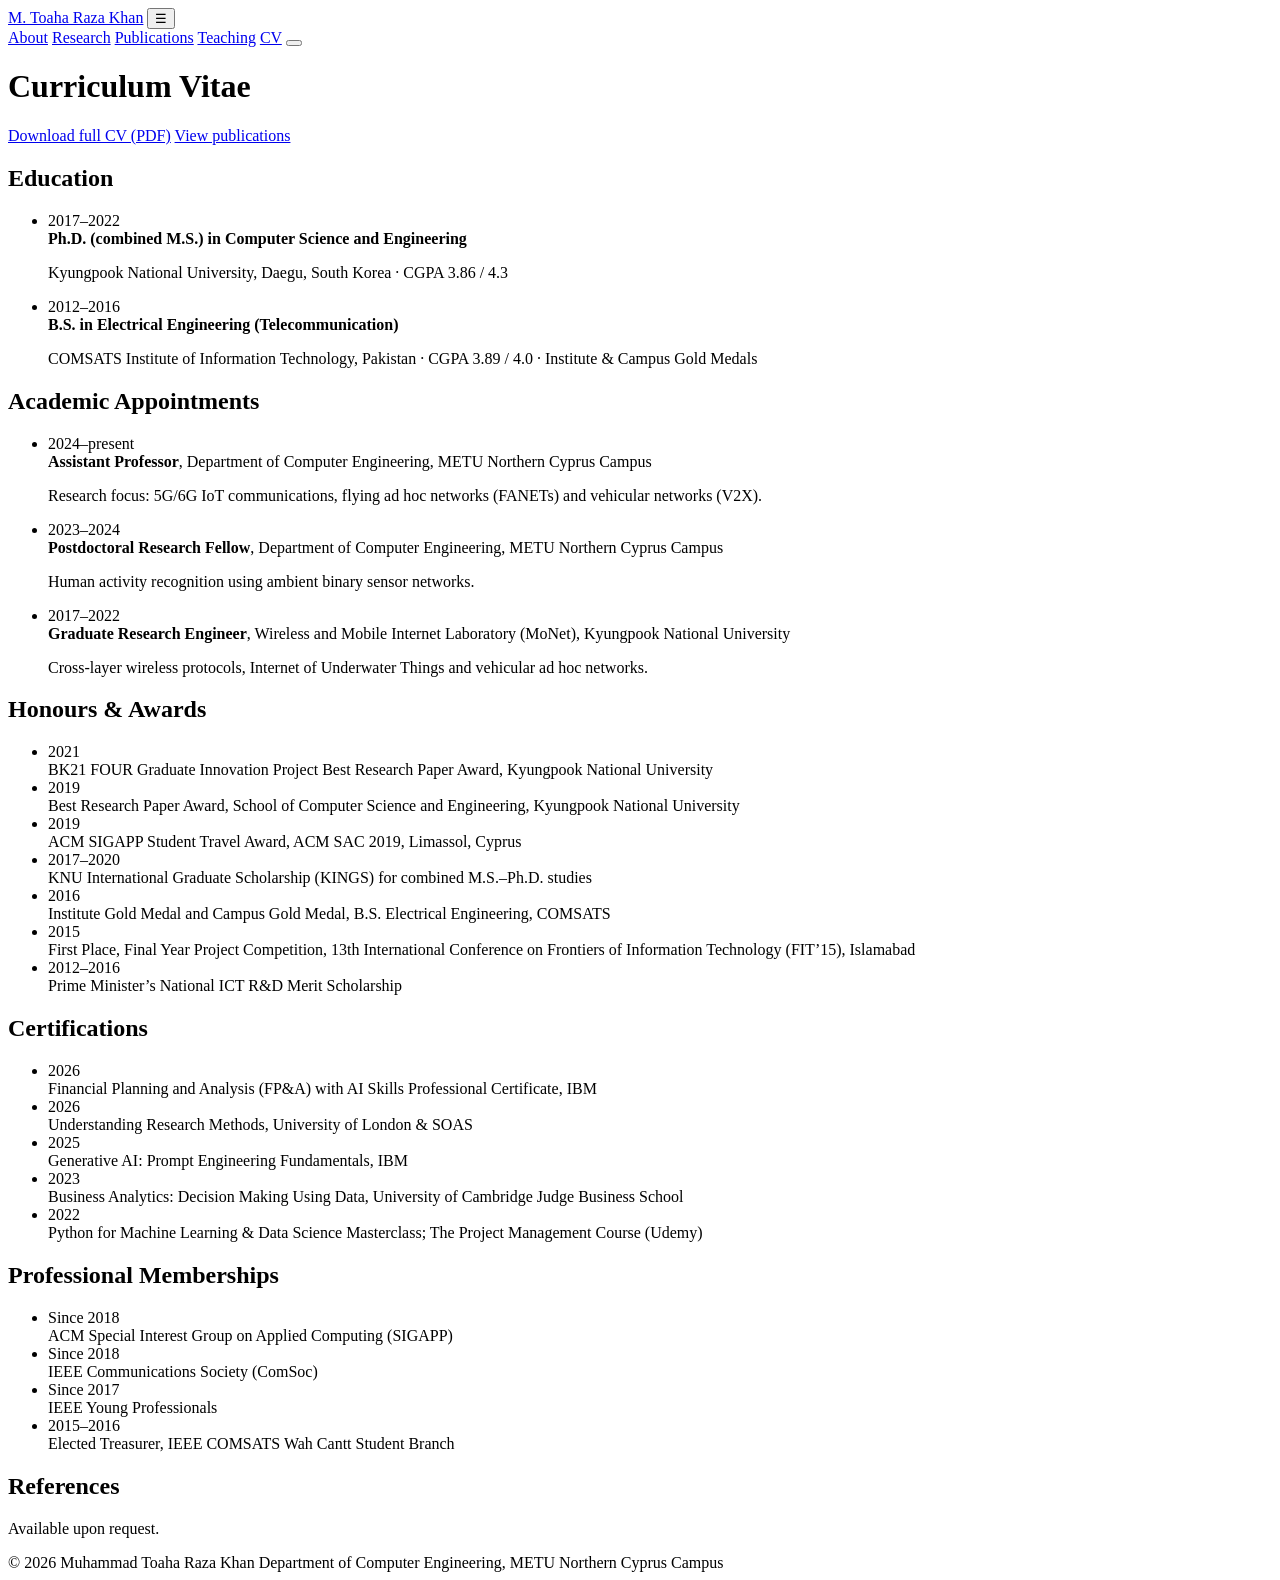
==== cv.html @ d01106db "Add files via upload" ====
<!DOCTYPE html>
<html lang="en">
<head>
  <meta charset="utf-8">
  <meta name="viewport" content="width=device-width, initial-scale=1">
  <title>CV | Muhammad Toaha Raza Khan</title>
  <meta name="description" content="Curriculum vitae of Muhammad Toaha Raza Khan.">
  <meta name="author" content="Muhammad Toaha Raza Khan">
  <meta property="og:title" content="CV | Muhammad Toaha Raza Khan">
  <meta property="og:description" content="Curriculum vitae of Muhammad Toaha Raza Khan.">
  <meta property="og:type" content="website">
  <meta property="og:image" content="assets/img/profile.jpg">
  <link rel="icon" href="assets/img/favicon.svg" type="image/svg+xml">
  <link rel="preconnect" href="https://fonts.googleapis.com">
  <link rel="preconnect" href="https://fonts.gstatic.com" crossorigin>
  <link href="https://fonts.googleapis.com/css2?family=Inter:wght@400;500;600&family=Source+Serif+4:wght@400;600&display=swap" rel="stylesheet">
  <link rel="stylesheet" href="assets/css/style.css">
</head>
<body>
  <header class="site-header">
    <div class="container header-inner">
      <a class="brand" href="index.html">M. Toaha Raza Khan</a>
      <button class="nav-toggle" aria-label="Menu" aria-expanded="false">&#9776;</button>
      <nav class="nav" aria-label="Main">
        <a href="index.html">About</a>
        <a href="research.html">Research</a>
        <a href="publications.html">Publications</a>
        <a href="teaching.html">Teaching</a>
        <a href="cv.html" aria-current="page">CV</a>
        <button class="theme-toggle" aria-label="Toggle dark mode"></button>
      </nav>
    </div>
  </header>
  <main>
    <div class="container">
      <h1>Curriculum Vitae</h1>
      <div class="btn-row">
        <a class="btn" href="assets/files/Muhammad_Toaha_Khan_CV.pdf" download>Download full CV (PDF)</a>
        <a class="btn outline" href="publications.html">View publications</a>
      </div>

      <h2>Education</h2>
      <ul class="entries">
        <li class="entry"><span class="when">2017&ndash;2022</span><div class="what"><b>Ph.D. (combined M.S.) in Computer Science and Engineering</b><p>Kyungpook National University, Daegu, South Korea &middot; CGPA 3.86 / 4.3</p></div></li>
        <li class="entry"><span class="when">2012&ndash;2016</span><div class="what"><b>B.S. in Electrical Engineering (Telecommunication)</b><p>COMSATS Institute of Information Technology, Pakistan &middot; CGPA 3.89 / 4.0 &middot; Institute &amp; Campus Gold Medals</p></div></li>
      </ul>

      <h2>Academic Appointments</h2>
      <ul class="entries">
        <li class="entry"><span class="when">2024&ndash;present</span><div class="what"><b>Assistant Professor</b>, Department of Computer Engineering, METU Northern Cyprus Campus<p>Research focus: 5G/6G IoT communications, flying ad hoc networks (FANETs) and vehicular networks (V2X).</p></div></li>
        <li class="entry"><span class="when">2023&ndash;2024</span><div class="what"><b>Postdoctoral Research Fellow</b>, Department of Computer Engineering, METU Northern Cyprus Campus<p>Human activity recognition using ambient binary sensor networks.</p></div></li>
        <li class="entry"><span class="when">2017&ndash;2022</span><div class="what"><b>Graduate Research Engineer</b>, Wireless and Mobile Internet Laboratory (MoNet), Kyungpook National University<p>Cross-layer wireless protocols, Internet of Underwater Things and vehicular ad hoc networks.</p></div></li>
      </ul>

      <h2>Honours &amp; Awards</h2>
      <ul class="entries">
        <li class="entry"><span class="when">2021</span><div class="what">BK21 FOUR Graduate Innovation Project Best Research Paper Award, Kyungpook National University</div></li>
        <li class="entry"><span class="when">2019</span><div class="what">Best Research Paper Award, School of Computer Science and Engineering, Kyungpook National University</div></li>
        <li class="entry"><span class="when">2019</span><div class="what">ACM SIGAPP Student Travel Award, ACM SAC 2019, Limassol, Cyprus</div></li>
        <li class="entry"><span class="when">2017&ndash;2020</span><div class="what">KNU International Graduate Scholarship (KINGS) for combined M.S.&ndash;Ph.D. studies</div></li>
        <li class="entry"><span class="when">2016</span><div class="what">Institute Gold Medal and Campus Gold Medal, B.S. Electrical Engineering, COMSATS</div></li>
        <li class="entry"><span class="when">2015</span><div class="what">First Place, Final Year Project Competition, 13th International Conference on Frontiers of Information Technology (FIT&rsquo;15), Islamabad</div></li>
        <li class="entry"><span class="when">2012&ndash;2016</span><div class="what">Prime Minister&rsquo;s National ICT R&amp;D Merit Scholarship</div></li>
      </ul>

      <h2>Certifications</h2>
      <ul class="entries">
        <li class="entry"><span class="when">2026</span><div class="what">Financial Planning and Analysis (FP&amp;A) with AI Skills Professional Certificate, IBM</div></li>
        <li class="entry"><span class="when">2026</span><div class="what">Understanding Research Methods, University of London &amp; SOAS</div></li>
        <li class="entry"><span class="when">2025</span><div class="what">Generative AI: Prompt Engineering Fundamentals, IBM</div></li>
        <li class="entry"><span class="when">2023</span><div class="what">Business Analytics: Decision Making Using Data, University of Cambridge Judge Business School</div></li>
        <li class="entry"><span class="when">2022</span><div class="what">Python for Machine Learning &amp; Data Science Masterclass; The Project Management Course (Udemy)</div></li>
      </ul>

      <h2>Professional Memberships</h2>
      <ul class="entries">
        <li class="entry"><span class="when">Since 2018</span><div class="what">ACM Special Interest Group on Applied Computing (SIGAPP)</div></li>
        <li class="entry"><span class="when">Since 2018</span><div class="what">IEEE Communications Society (ComSoc)</div></li>
        <li class="entry"><span class="when">Since 2017</span><div class="what">IEEE Young Professionals</div></li>
        <li class="entry"><span class="when">2015&ndash;2016</span><div class="what">Elected Treasurer, IEEE COMSATS Wah Cantt Student Branch</div></li>
      </ul>

      <h2>References</h2>
      <p>Available upon request.</p>
    </div>
  </main>
  <footer class="site-footer">
    <div class="container">
      <span>&copy; 2026 Muhammad Toaha Raza Khan</span>
      <span>Department of Computer Engineering, METU Northern Cyprus Campus</span>
    </div>
  </footer>
  <script src="assets/js/main.js"></script>
</body>
</html>
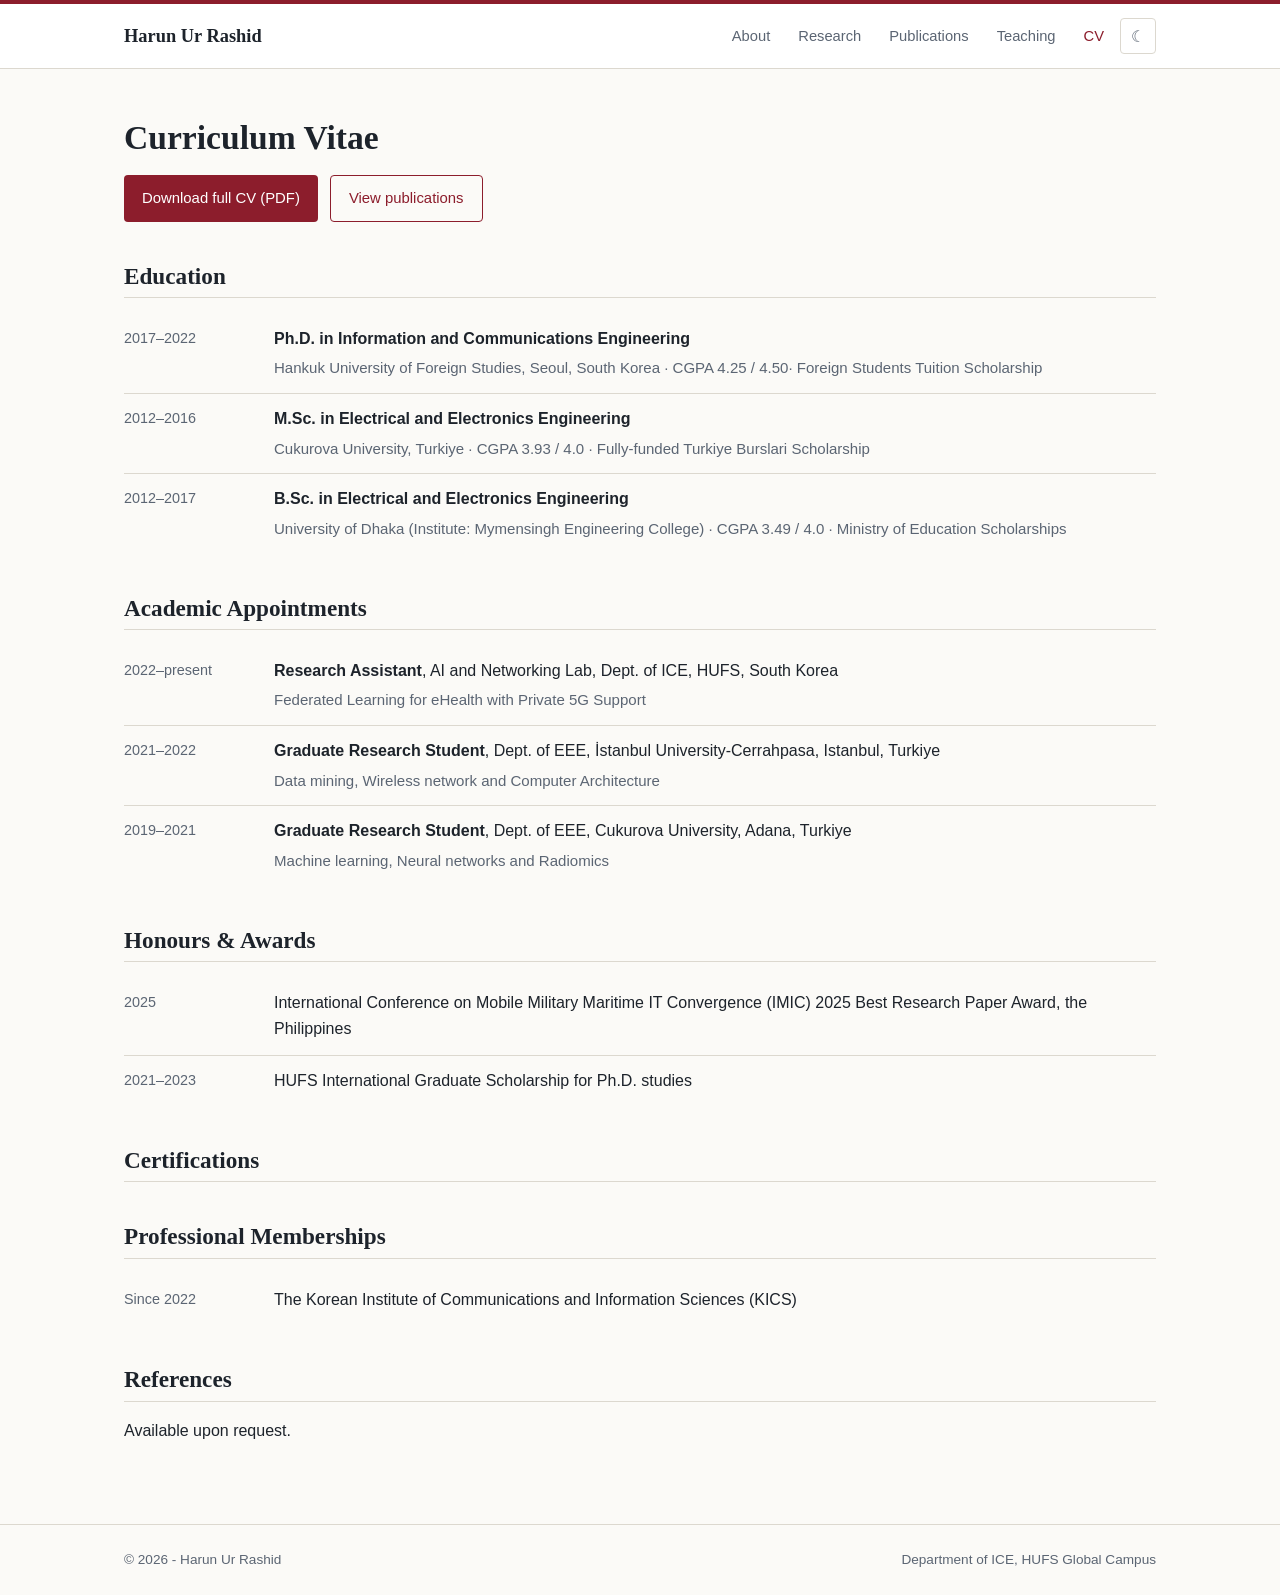
==== commit 9d50ec10: "Update cv.html" ====
--- a/cv.html
+++ b/cv.html
@@ -3,13 +3,13 @@
 <head>
   <meta charset="utf-8">
   <meta name="viewport" content="width=device-width, initial-scale=1">
-  <title>CV | Muhammad Toaha Raza Khan</title>
-  <meta name="description" content="Curriculum vitae of Muhammad Toaha Raza Khan.">
-  <meta name="author" content="Muhammad Toaha Raza Khan">
-  <meta property="og:title" content="CV | Muhammad Toaha Raza Khan">
-  <meta property="og:description" content="Curriculum vitae of Muhammad Toaha Raza Khan.">
+  <title>CV | Harun Ur Rashid</title>
+  <meta name="description" content="Curriculum vitae of Harun Ur Rashid.">
+  <meta name="author" content="Harun Ur Rashid">
+  <meta property="og:title" content="CV | Harun Ur Rashid">
+  <meta property="og:description" content="Curriculum vitae of Harun Ur Rashid.">
   <meta property="og:type" content="website">
-  <meta property="og:image" content="assets/img/profile.jpg">
+  <meta property="og:image" content="assets/img/profile.jpeg">
   <link rel="icon" href="assets/img/favicon.svg" type="image/svg+xml">
   <link rel="preconnect" href="https://fonts.googleapis.com">
   <link rel="preconnect" href="https://fonts.gstatic.com" crossorigin>
@@ -19,7 +19,7 @@
 <body>
   <header class="site-header">
     <div class="container header-inner">
-      <a class="brand" href="index.html">M. Toaha Raza Khan</a>
+      <a class="brand" href="index.html">Harun Ur Rashid</a>
       <button class="nav-toggle" aria-label="Menu" aria-expanded="false">&#9776;</button>
       <nav class="nav" aria-label="Main">
         <a href="index.html">About</a>
@@ -35,49 +35,47 @@
     <div class="container">
       <h1>Curriculum Vitae</h1>
       <div class="btn-row">
-        <a class="btn" href="assets/files/Muhammad_Toaha_Khan_CV.pdf" download>Download full CV (PDF)</a>
+        <a class="btn" href="assets/files/Harunur_Rashid_CV.pdf" download>Download full CV (PDF)</a>
         <a class="btn outline" href="publications.html">View publications</a>
       </div>
 
       <h2>Education</h2>
       <ul class="entries">
-        <li class="entry"><span class="when">2017&ndash;2022</span><div class="what"><b>Ph.D. (combined M.S.) in Computer Science and Engineering</b><p>Kyungpook National University, Daegu, South Korea &middot; CGPA 3.86 / 4.3</p></div></li>
-        <li class="entry"><span class="when">2012&ndash;2016</span><div class="what"><b>B.S. in Electrical Engineering (Telecommunication)</b><p>COMSATS Institute of Information Technology, Pakistan &middot; CGPA 3.89 / 4.0 &middot; Institute &amp; Campus Gold Medals</p></div></li>
+        <li class="entry"><span class="when">2017&ndash;2022</span><div class="what"><b>Ph.D. in Information and Communications Engineering</b><p>Hankuk University of Foreign Studies, Seoul, South Korea &middot; CGPA 4.25 / 4.50&middot; Foreign Students Tuition Scholarship</p></div></li>
+        <li class="entry"><span class="when">2012&ndash;2016</span><div class="what"><b>M.Sc. in Electrical and Electronics Engineering</b><p>Cukurova University, Turkiye &middot; CGPA 3.93 / 4.0 &middot; Fully-funded Turkiye Burslari Scholarship</p></div></li>
+        <li class="entry"><span class="when">2012&ndash;2017</span><div class="what"><b>B.Sc. in Electrical and Electronics Engineering</b><p>University of Dhaka (Institute: Mymensingh Engineering College) &middot; CGPA 3.49 / 4.0 &middot; Ministry of Education Scholarships</p></div></li>
       </ul>
 
       <h2>Academic Appointments</h2>
       <ul class="entries">
+        <!--
         <li class="entry"><span class="when">2024&ndash;present</span><div class="what"><b>Assistant Professor</b>, Department of Computer Engineering, METU Northern Cyprus Campus<p>Research focus: 5G/6G IoT communications, flying ad hoc networks (FANETs) and vehicular networks (V2X).</p></div></li>
-        <li class="entry"><span class="when">2023&ndash;2024</span><div class="what"><b>Postdoctoral Research Fellow</b>, Department of Computer Engineering, METU Northern Cyprus Campus<p>Human activity recognition using ambient binary sensor networks.</p></div></li>
-        <li class="entry"><span class="when">2017&ndash;2022</span><div class="what"><b>Graduate Research Engineer</b>, Wireless and Mobile Internet Laboratory (MoNet), Kyungpook National University<p>Cross-layer wireless protocols, Internet of Underwater Things and vehicular ad hoc networks.</p></div></li>
+        -->
+        <li class="entry"><span class="when">2022&ndash;present</span><div class="what"><b>Research Assistant</b>, AI and Networking Lab, Dept. of ICE, HUFS, South Korea<p>Federated Learning for eHealth with Private 5G Support</p></div></li>
+        <li class="entry"><span class="when">2021&ndash;2022</span><div class="what"><b>Graduate Research Student</b>, Dept. of EEE, İstanbul University-Cerrahpasa, Istanbul, Turkiye<p>Data mining, Wireless network and Computer Architecture</p></div></li>
+        <li class="entry"><span class="when">2019&ndash;2021</span><div class="what"><b>Graduate Research Student</b>, Dept. of EEE, Cukurova University, Adana, Turkiye<p>Machine learning, Neural networks and Radiomics</p></div></li>
       </ul>
 
       <h2>Honours &amp; Awards</h2>
       <ul class="entries">
-        <li class="entry"><span class="when">2021</span><div class="what">BK21 FOUR Graduate Innovation Project Best Research Paper Award, Kyungpook National University</div></li>
-        <li class="entry"><span class="when">2019</span><div class="what">Best Research Paper Award, School of Computer Science and Engineering, Kyungpook National University</div></li>
-        <li class="entry"><span class="when">2019</span><div class="what">ACM SIGAPP Student Travel Award, ACM SAC 2019, Limassol, Cyprus</div></li>
-        <li class="entry"><span class="when">2017&ndash;2020</span><div class="what">KNU International Graduate Scholarship (KINGS) for combined M.S.&ndash;Ph.D. studies</div></li>
-        <li class="entry"><span class="when">2016</span><div class="what">Institute Gold Medal and Campus Gold Medal, B.S. Electrical Engineering, COMSATS</div></li>
-        <li class="entry"><span class="when">2015</span><div class="what">First Place, Final Year Project Competition, 13th International Conference on Frontiers of Information Technology (FIT&rsquo;15), Islamabad</div></li>
-        <li class="entry"><span class="when">2012&ndash;2016</span><div class="what">Prime Minister&rsquo;s National ICT R&amp;D Merit Scholarship</div></li>
+        <li class="entry"><span class="when">2025</span><div class="what"> International Conference on Mobile Military Maritime IT Convergence (IMIC) 2025 Best Research Paper Award, the Philippines</div></li>
+        <li class="entry"><span class="when">2021&ndash;2023</span><div class="what">HUFS International Graduate Scholarship for Ph.D. studies</div></li>
       </ul>
 
       <h2>Certifications</h2>
       <ul class="entries">
+        <!--
         <li class="entry"><span class="when">2026</span><div class="what">Financial Planning and Analysis (FP&amp;A) with AI Skills Professional Certificate, IBM</div></li>
         <li class="entry"><span class="when">2026</span><div class="what">Understanding Research Methods, University of London &amp; SOAS</div></li>
         <li class="entry"><span class="when">2025</span><div class="what">Generative AI: Prompt Engineering Fundamentals, IBM</div></li>
         <li class="entry"><span class="when">2023</span><div class="what">Business Analytics: Decision Making Using Data, University of Cambridge Judge Business School</div></li>
         <li class="entry"><span class="when">2022</span><div class="what">Python for Machine Learning &amp; Data Science Masterclass; The Project Management Course (Udemy)</div></li>
+        -->
       </ul>
 
       <h2>Professional Memberships</h2>
       <ul class="entries">
-        <li class="entry"><span class="when">Since 2018</span><div class="what">ACM Special Interest Group on Applied Computing (SIGAPP)</div></li>
-        <li class="entry"><span class="when">Since 2018</span><div class="what">IEEE Communications Society (ComSoc)</div></li>
-        <li class="entry"><span class="when">Since 2017</span><div class="what">IEEE Young Professionals</div></li>
-        <li class="entry"><span class="when">2015&ndash;2016</span><div class="what">Elected Treasurer, IEEE COMSATS Wah Cantt Student Branch</div></li>
+        <li class="entry"><span class="when">Since 2022</span><div class="what">The Korean Institute of Communications and Information Sciences (KICS)</div></li>
       </ul>
 
       <h2>References</h2>
@@ -86,8 +84,8 @@
   </main>
   <footer class="site-footer">
     <div class="container">
-      <span>&copy; 2026 Muhammad Toaha Raza Khan</span>
-      <span>Department of Computer Engineering, METU Northern Cyprus Campus</span>
+      <span>&copy; 2026 - Harun Ur Rashid</span>
+      <span>Department of ICE, HUFS Global Campus</span>
     </div>
   </footer>
   <script src="assets/js/main.js"></script>
--- a/assets/css/style.css
+++ b/assets/css/style.css
@@ -0,0 +1,227 @@
+/* ==========================================================================
+   Academic personal website — Muhammad Toaha Raza Khan
+   Plain CSS, no build step. Colours are defined once as tokens below.
+   ========================================================================== */
+
+:root {
+  --bg: #fbfaf7;
+  --surface: #ffffff;
+  --text: #1d232b;
+  --muted: #5b6573;
+  --rule: #dcd8cf;
+  --accent: #8c1d2c;        /* deep academic crimson */
+  --accent-soft: #f4e9ea;
+  --link: #1f4e79;
+  --header-bg: #ffffff;
+  --serif: "Source Serif 4", "Georgia", "Times New Roman", serif;
+  --sans: "Inter", -apple-system, "Segoe UI", Roboto, "Helvetica Neue", Arial, sans-serif;
+  --maxw: 1080px;
+}
+
+@media (prefers-color-scheme: dark) {
+  :root:not([data-theme="light"]) {
+    --bg: #14171c;
+    --surface: #1b1f26;
+    --text: #e4e6ea;
+    --muted: #a0a8b4;
+    --rule: #2e343d;
+    --accent: #e07a86;
+    --accent-soft: #2c1d21;
+    --link: #8cb8e6;
+    --header-bg: #1b1f26;
+  }
+}
+:root[data-theme="dark"] {
+  --bg: #14171c;
+  --surface: #1b1f26;
+  --text: #e4e6ea;
+  --muted: #a0a8b4;
+  --rule: #2e343d;
+  --accent: #e07a86;
+  --accent-soft: #2c1d21;
+  --link: #8cb8e6;
+  --header-bg: #1b1f26;
+}
+
+* { box-sizing: border-box; }
+html { scroll-behavior: smooth; -webkit-text-size-adjust: 100%; }
+body {
+  margin: 0;
+  background: var(--bg);
+  color: var(--text);
+  font-family: var(--sans);
+  font-size: 16px;
+  line-height: 1.65;
+}
+img { max-width: 100%; display: block; }
+a { color: var(--link); text-decoration: none; }
+a:hover { text-decoration: underline; }
+h1, h2, h3 { font-family: var(--serif); font-weight: 600; line-height: 1.25; color: var(--text); }
+h1 { font-size: 2.1rem; margin: 0 0 .25rem; }
+h2 {
+  font-size: 1.45rem;
+  margin: 2.5rem 0 1rem;
+  padding-bottom: .4rem;
+  border-bottom: 1px solid var(--rule);
+}
+h2:first-child { margin-top: 0; }
+h3 { font-size: 1.1rem; margin: 1.6rem 0 .5rem; }
+p { margin: 0 0 1rem; }
+.muted { color: var(--muted); }
+.container { max-width: var(--maxw); margin: 0 auto; padding: 0 24px; }
+
+/* ---------- Header ---------- */
+.site-header {
+  background: var(--header-bg);
+  border-top: 4px solid var(--accent);
+  border-bottom: 1px solid var(--rule);
+  position: sticky; top: 0; z-index: 10;
+}
+.header-inner {
+  display: flex; align-items: center; justify-content: space-between;
+  gap: 16px; min-height: 64px;
+}
+.brand { font-family: var(--serif); font-size: 1.15rem; font-weight: 600; color: var(--text); }
+.brand:hover { text-decoration: none; color: var(--accent); }
+.nav { display: flex; align-items: center; gap: 4px; }
+.nav a {
+  color: var(--muted); font-size: .92rem; font-weight: 500;
+  padding: 8px 12px; border-radius: 4px;
+}
+.nav a:hover { color: var(--text); background: var(--accent-soft); text-decoration: none; }
+.nav a[aria-current="page"] { color: var(--accent); }
+.theme-toggle, .nav-toggle {
+  background: none; border: 1px solid var(--rule); color: var(--muted);
+  border-radius: 4px; width: 36px; height: 36px; cursor: pointer; font-size: 1rem;
+  display: inline-flex; align-items: center; justify-content: center;
+}
+.theme-toggle:hover, .nav-toggle:hover { color: var(--text); }
+.nav-toggle { display: none; }
+
+@media (max-width: 820px) {
+  .nav-toggle { display: inline-flex; }
+  .nav {
+    display: none; position: absolute; left: 0; right: 0; top: 100%;
+    flex-direction: column; align-items: stretch;
+    background: var(--header-bg); border-bottom: 1px solid var(--rule);
+    padding: 8px 16px 16px;
+  }
+  .nav.open { display: flex; }
+  .nav a { padding: 10px 8px; }
+  .theme-toggle { align-self: flex-start; margin-top: 6px; }
+}
+
+/* ---------- Layout ---------- */
+main { padding: 48px 0 64px; }
+.layout { display: grid; grid-template-columns: 260px 1fr; gap: 56px; }
+@media (max-width: 820px) {
+  main { padding: 32px 0 48px; }
+  .container { padding: 0 16px; }
+  .layout { grid-template-columns: 1fr; gap: 32px; }
+}
+
+/* ---------- Profile sidebar ---------- */
+.profile { position: sticky; top: 96px; align-self: start; }
+.profile img {
+  width: 100%; max-width: 220px; aspect-ratio: 413 / 531; object-fit: cover;
+  border-radius: 4px; border: 1px solid var(--rule);
+}
+.profile .name { font-family: var(--serif); font-size: 1.3rem; font-weight: 600; margin: 16px 0 4px; }
+.profile .role { color: var(--muted); font-size: .93rem; line-height: 1.5; margin-bottom: 16px; }
+.profile ul { list-style: none; padding: 0; margin: 0; font-size: .92rem; }
+.profile li { display: flex; gap: 10px; align-items: flex-start; padding: 5px 0; }
+.profile li svg { flex: 0 0 16px; margin-top: 4px; color: var(--muted); }
+.profile li a { word-break: break-word; }
+@media (max-width: 820px) {
+  .profile { position: static; display: grid; grid-template-columns: 120px 1fr; gap: 0 20px; }
+  .profile img { grid-row: span 3; }
+  .profile .name { margin-top: 0; }
+  .profile ul { grid-column: 1 / -1; margin-top: 16px; }
+}
+
+/* ---------- Content blocks ---------- */
+.lead { font-size: 1.08rem; }
+.tags { display: flex; flex-wrap: wrap; gap: 8px; margin: 0 0 1rem; padding: 0; list-style: none; }
+.tags li {
+  font-size: .85rem; padding: 4px 12px; border-radius: 999px;
+  background: var(--accent-soft); color: var(--accent); font-weight: 500;
+}
+.stats { display: grid; grid-template-columns: repeat(4, 1fr); gap: 12px; margin: 1.5rem 0; }
+.stat { border: 1px solid var(--rule); background: var(--surface); padding: 14px 16px; border-radius: 4px; }
+.stat b { display: block; font-family: var(--serif); font-size: 1.6rem; color: var(--accent); line-height: 1.2; }
+.stat span { font-size: .82rem; color: var(--muted); }
+@media (max-width: 560px) { .stats { grid-template-columns: repeat(2, 1fr); } }
+
+.news { list-style: none; padding: 0; margin: 0; }
+.news li { display: grid; grid-template-columns: 90px 1fr; gap: 16px; padding: 10px 0; border-bottom: 1px dashed var(--rule); }
+.news li:last-child { border-bottom: 0; }
+.news time { color: var(--muted); font-size: .88rem; font-variant-numeric: tabular-nums; }
+
+/* Timeline / CV entries */
+.entries { list-style: none; padding: 0; margin: 0; }
+.entry { display: grid; grid-template-columns: 130px 1fr; gap: 20px; padding: 12px 0; border-bottom: 1px solid var(--rule); }
+.entry:last-child { border-bottom: 0; }
+.entry .when { color: var(--muted); font-size: .9rem; font-variant-numeric: tabular-nums; padding-top: 1px; }
+.entry .what b { font-weight: 600; }
+.entry .what p, .entry .what ul { margin: 4px 0 0; color: var(--muted); font-size: .94rem; }
+.entry .what ul { padding-left: 18px; }
+@media (max-width: 560px) { .entry { grid-template-columns: 1fr; gap: 2px; } }
+
+/* ---------- Publications ---------- */
+.pub-tools { display: flex; flex-wrap: wrap; gap: 10px; align-items: center; margin-bottom: 1.5rem; }
+.pub-tools input[type="search"] {
+  flex: 1 1 240px; padding: 9px 12px; font: inherit; font-size: .93rem;
+  border: 1px solid var(--rule); border-radius: 4px; background: var(--surface); color: var(--text);
+}
+.pub-tools input[type="search"]:focus { outline: 2px solid var(--accent); outline-offset: -1px; }
+.filter { display: inline-flex; border: 1px solid var(--rule); border-radius: 4px; overflow: hidden; }
+.filter button {
+  font: inherit; font-size: .88rem; padding: 8px 14px; border: 0; cursor: pointer;
+  background: var(--surface); color: var(--muted);
+}
+.filter button + button { border-left: 1px solid var(--rule); }
+.filter button[aria-pressed="true"] { background: var(--accent); color: #fff; }
+.pub-count { font-size: .88rem; color: var(--muted); }
+
+.year-group h3 { font-family: var(--sans); font-size: .95rem; color: var(--accent); letter-spacing: .04em; margin: 1.8rem 0 .4rem; }
+.pubs { list-style: none; padding: 0; margin: 0; }
+.pub { padding: 12px 0 12px 16px; border-left: 2px solid var(--rule); margin-bottom: 8px; }
+.pub:hover { border-left-color: var(--accent); }
+.pub .title { font-family: var(--serif); font-size: 1.04rem; font-weight: 600; display: block; }
+.pub .authors { font-size: .92rem; }
+.pub .authors strong { color: var(--text); }
+.pub .venue { font-size: .92rem; color: var(--muted); font-style: italic; }
+.pub .meta { margin-top: 4px; display: flex; gap: 8px; flex-wrap: wrap; }
+.badge {
+  font-size: .72rem; font-weight: 600; letter-spacing: .04em; text-transform: uppercase;
+  padding: 2px 8px; border-radius: 3px; border: 1px solid var(--rule); color: var(--muted);
+}
+.badge.j { color: var(--accent); border-color: var(--accent); }
+.badge a { color: inherit; }
+.hidden { display: none !important; }
+
+/* ---------- Cards ---------- */
+.cards { display: grid; grid-template-columns: repeat(auto-fill, minmax(280px, 1fr)); gap: 16px; }
+.card { border: 1px solid var(--rule); background: var(--surface); border-radius: 4px; padding: 18px 20px; }
+.card h3 { margin-top: 0; font-size: 1.05rem; }
+.card p { font-size: .94rem; color: var(--muted); margin: 0; }
+.card .amount { display: inline-block; margin-top: 10px; font-size: .85rem; font-weight: 600; color: var(--accent); }
+
+.btn {
+  display: inline-flex; align-items: center; gap: 8px; padding: 10px 18px; border-radius: 4px;
+  background: var(--accent); color: #fff; font-weight: 500; font-size: .93rem;
+}
+.btn:hover { text-decoration: none; opacity: .92; }
+.btn.outline { background: transparent; color: var(--accent); border: 1px solid var(--accent); }
+.btn-row { display: flex; gap: 12px; flex-wrap: wrap; margin: 1rem 0 2rem; }
+
+/* ---------- Footer ---------- */
+.site-footer { border-top: 1px solid var(--rule); padding: 24px 0; font-size: .85rem; color: var(--muted); }
+.site-footer .container { display: flex; justify-content: space-between; gap: 16px; flex-wrap: wrap; }
+
+@media print {
+  .site-header, .site-footer, .pub-tools, .theme-toggle { display: none !important; }
+  body { background: #fff; color: #000; }
+  .layout { grid-template-columns: 1fr; }
+  .profile { position: static; }
+}
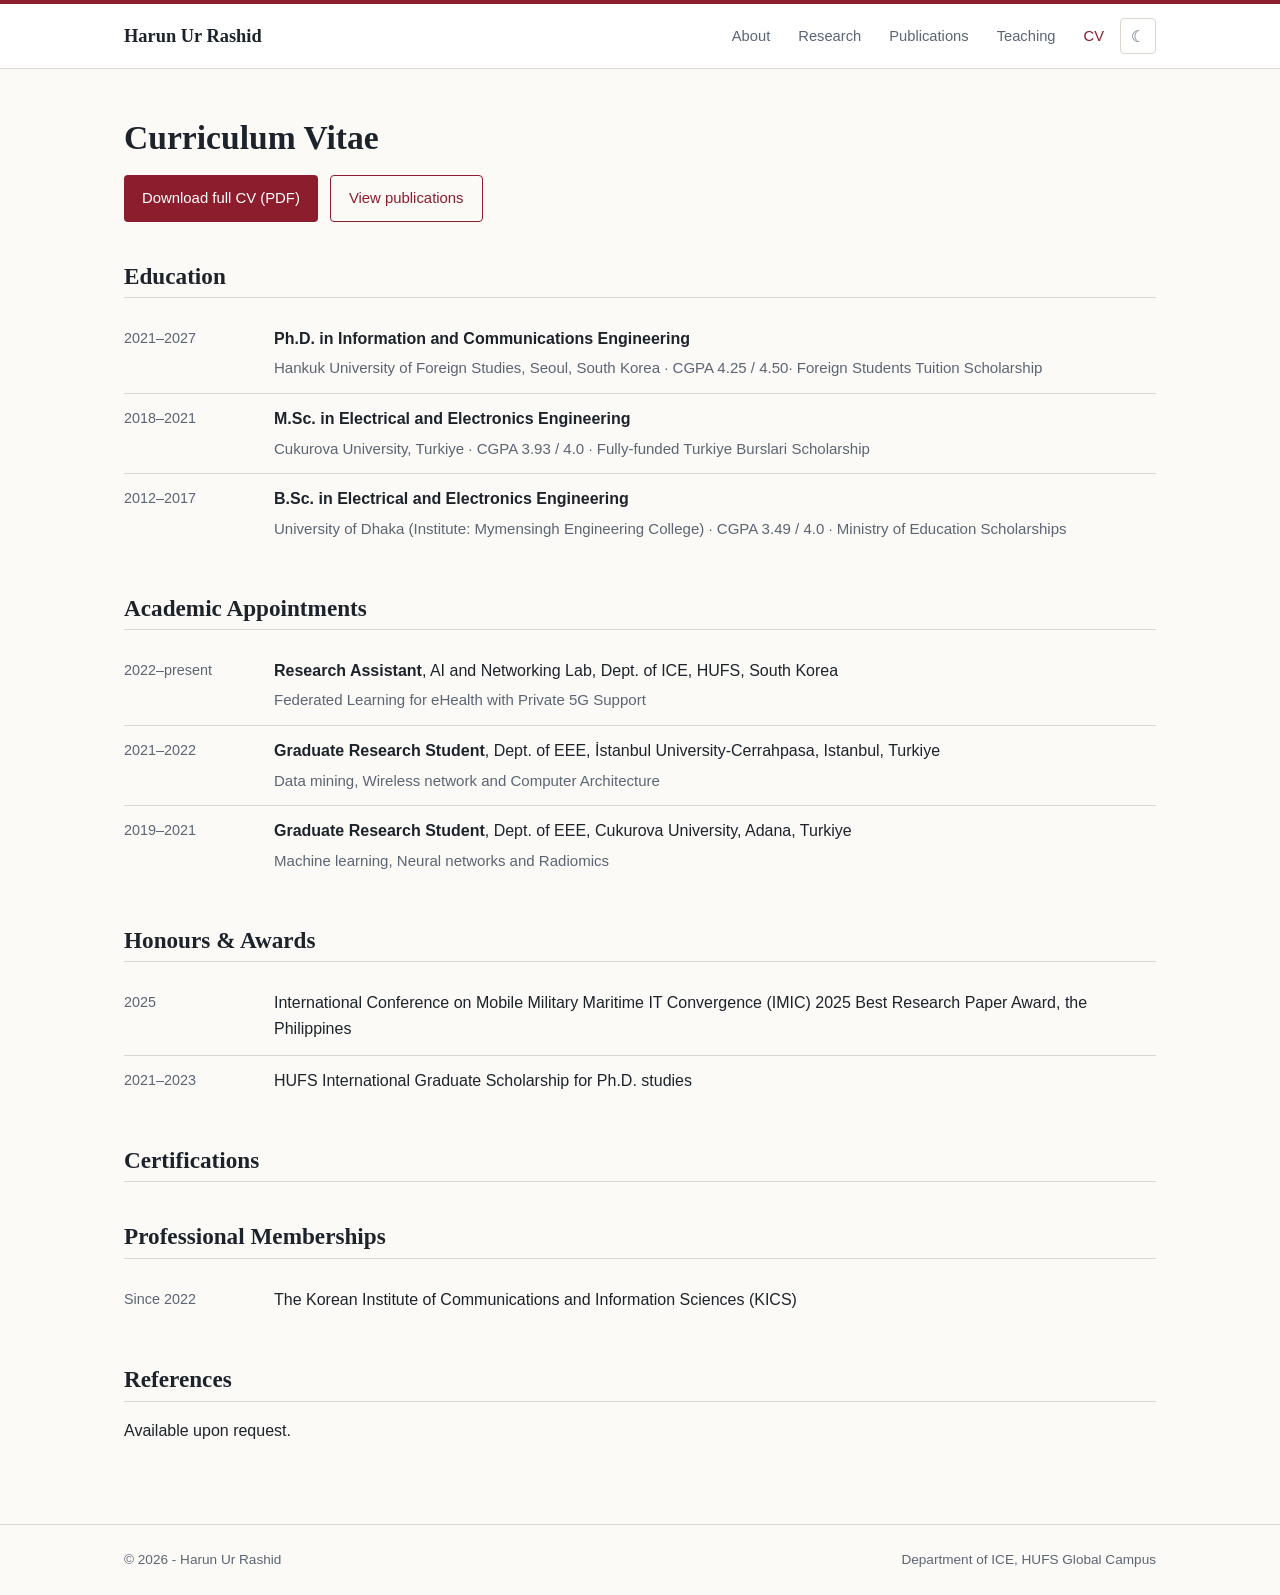
==== commit 54541e8b: "Update cv.html" ====
--- a/cv.html
+++ b/cv.html
@@ -41,8 +41,8 @@
 
       <h2>Education</h2>
       <ul class="entries">
-        <li class="entry"><span class="when">2017&ndash;2022</span><div class="what"><b>Ph.D. in Information and Communications Engineering</b><p>Hankuk University of Foreign Studies, Seoul, South Korea &middot; CGPA 4.25 / 4.50&middot; Foreign Students Tuition Scholarship</p></div></li>
-        <li class="entry"><span class="when">2012&ndash;2016</span><div class="what"><b>M.Sc. in Electrical and Electronics Engineering</b><p>Cukurova University, Turkiye &middot; CGPA 3.93 / 4.0 &middot; Fully-funded Turkiye Burslari Scholarship</p></div></li>
+        <li class="entry"><span class="when">2021&ndash;2027</span><div class="what"><b>Ph.D. in Information and Communications Engineering</b><p>Hankuk University of Foreign Studies, Seoul, South Korea &middot; CGPA 4.25 / 4.50&middot; Foreign Students Tuition Scholarship</p></div></li>
+        <li class="entry"><span class="when">2018&ndash;2021</span><div class="what"><b>M.Sc. in Electrical and Electronics Engineering</b><p>Cukurova University, Turkiye &middot; CGPA 3.93 / 4.0 &middot; Fully-funded Turkiye Burslari Scholarship</p></div></li>
         <li class="entry"><span class="when">2012&ndash;2017</span><div class="what"><b>B.Sc. in Electrical and Electronics Engineering</b><p>University of Dhaka (Institute: Mymensingh Engineering College) &middot; CGPA 3.49 / 4.0 &middot; Ministry of Education Scholarships</p></div></li>
       </ul>
 
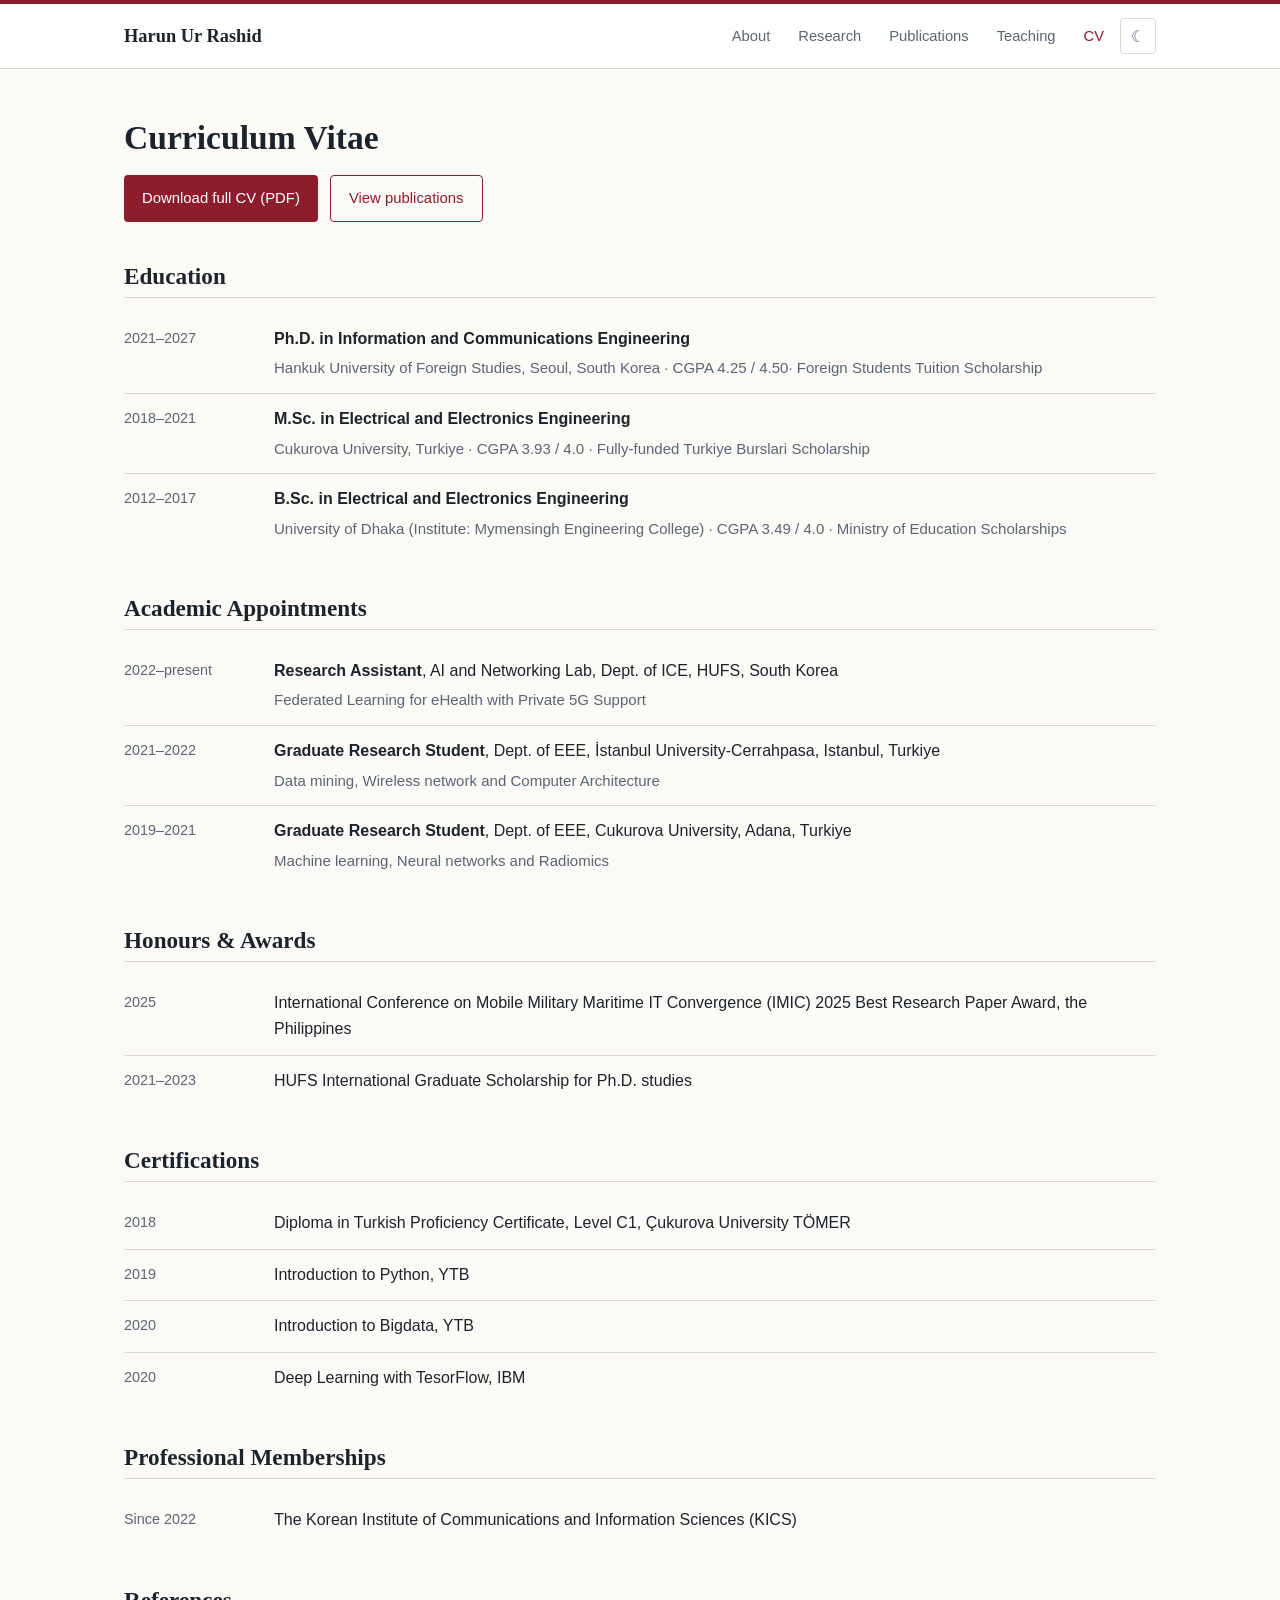
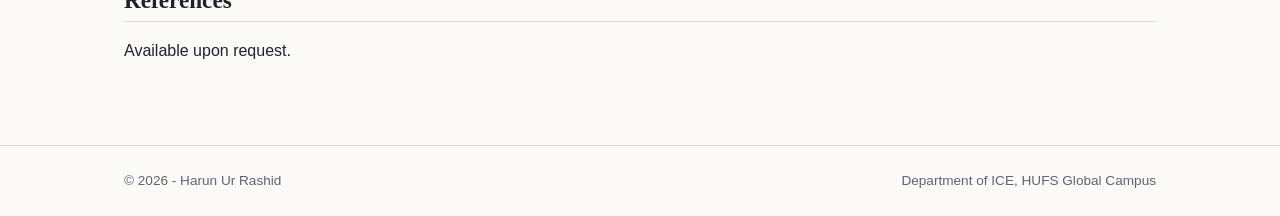
==== commit 6bab6f75: "Update cv.html" ====
--- a/cv.html
+++ b/cv.html
@@ -64,13 +64,10 @@
 
       <h2>Certifications</h2>
       <ul class="entries">
-        <!--
-        <li class="entry"><span class="when">2026</span><div class="what">Financial Planning and Analysis (FP&amp;A) with AI Skills Professional Certificate, IBM</div></li>
-        <li class="entry"><span class="when">2026</span><div class="what">Understanding Research Methods, University of London &amp; SOAS</div></li>
-        <li class="entry"><span class="when">2025</span><div class="what">Generative AI: Prompt Engineering Fundamentals, IBM</div></li>
-        <li class="entry"><span class="when">2023</span><div class="what">Business Analytics: Decision Making Using Data, University of Cambridge Judge Business School</div></li>
-        <li class="entry"><span class="when">2022</span><div class="what">Python for Machine Learning &amp; Data Science Masterclass; The Project Management Course (Udemy)</div></li>
-        -->
+        <li class="entry"><span class="when">2018</span><div class="what">Diploma in Turkish Proficiency Certificate, Level C1, Çukurova University TÖMER </div></li>
+        <li class="entry"><span class="when">2019</span><div class="what">Introduction to Python, YTB</div></li>
+        <li class="entry"><span class="when">2020</span><div class="what">Introduction to Bigdata, YTB</div></li>
+        <li class="entry"><span class="when">2020</span><div class="what">Deep Learning with TesorFlow, IBM</div></li>
       </ul>
 
       <h2>Professional Memberships</h2>
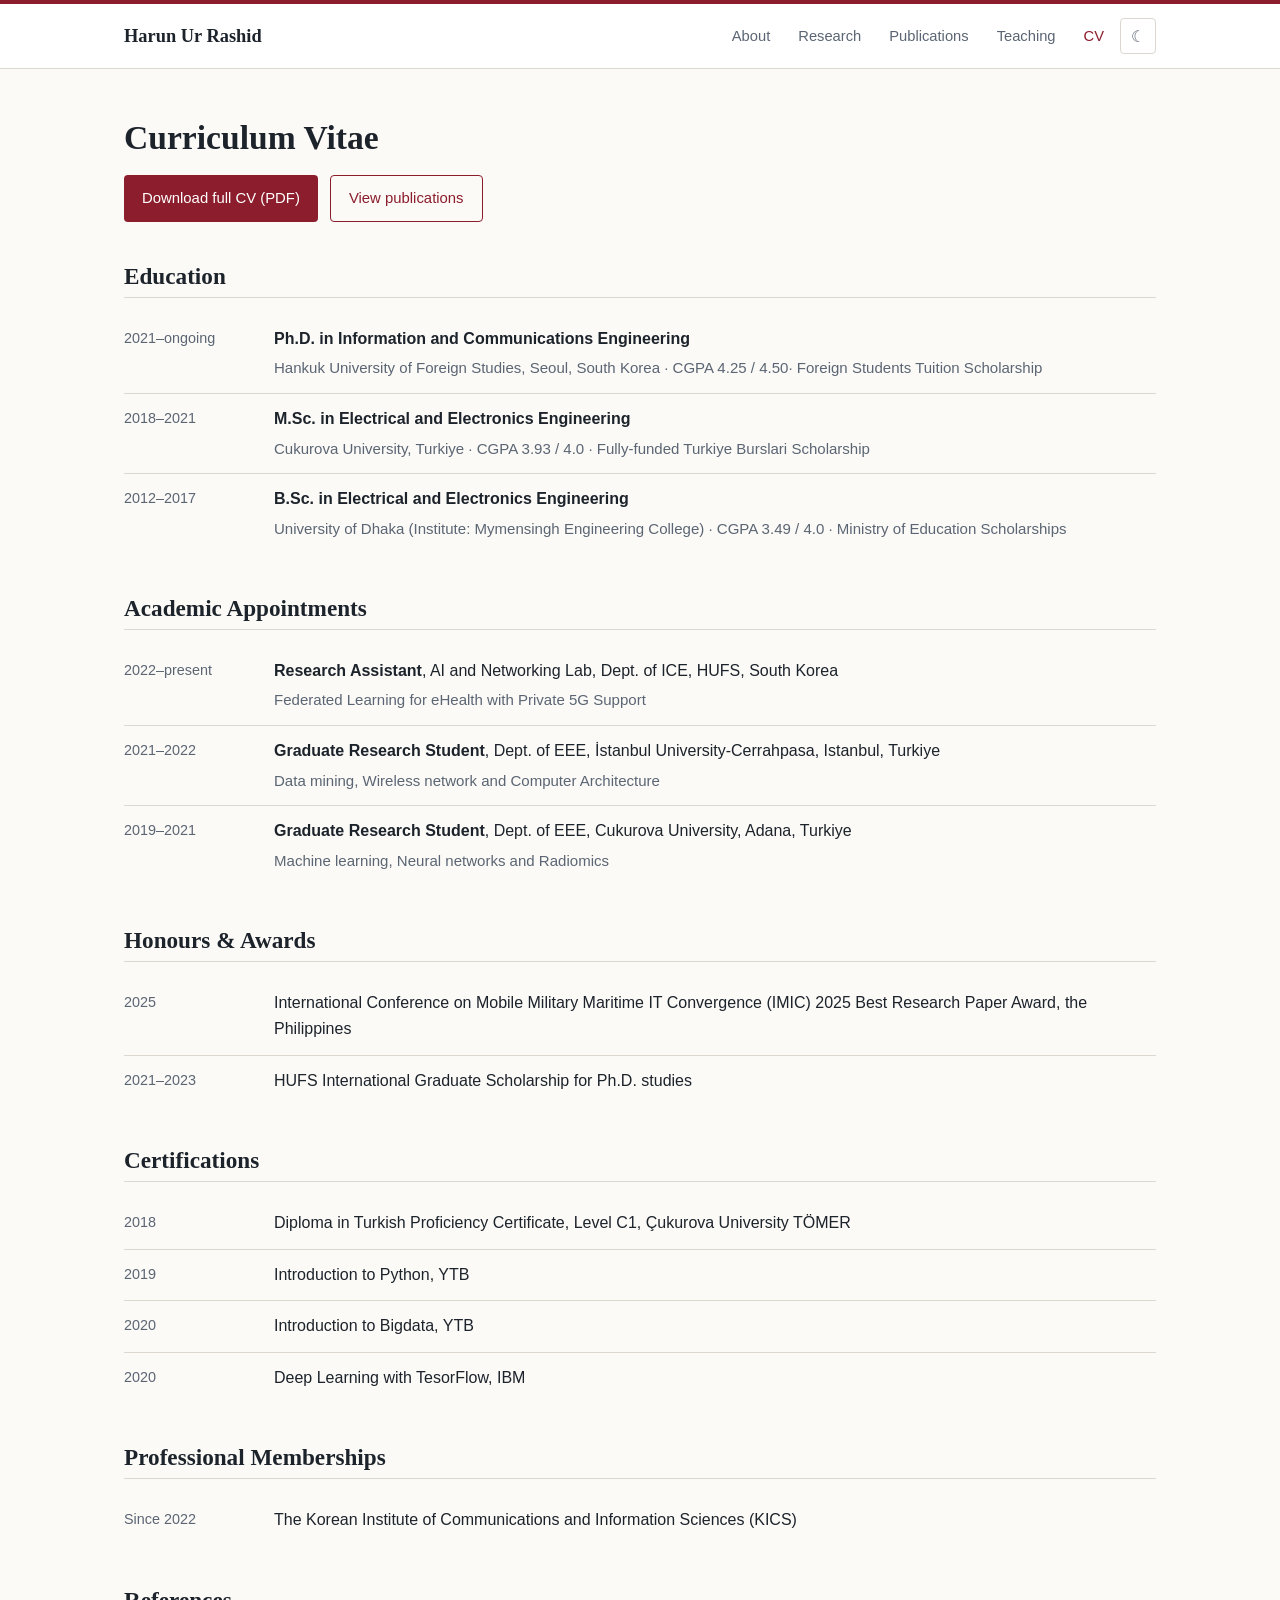
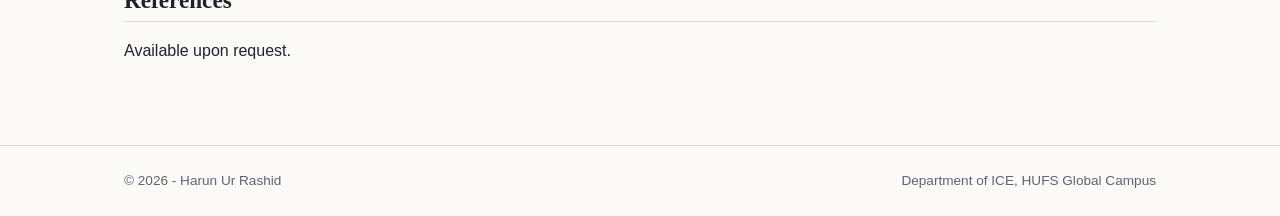
==== commit 7381fdfa: "Update cv.html" ====
--- a/cv.html
+++ b/cv.html
@@ -41,7 +41,7 @@
 
       <h2>Education</h2>
       <ul class="entries">
-        <li class="entry"><span class="when">2021&ndash;2027</span><div class="what"><b>Ph.D. in Information and Communications Engineering</b><p>Hankuk University of Foreign Studies, Seoul, South Korea &middot; CGPA 4.25 / 4.50&middot; Foreign Students Tuition Scholarship</p></div></li>
+        <li class="entry"><span class="when">2021&ndash;ongoing</span><div class="what"><b>Ph.D. in Information and Communications Engineering</b><p>Hankuk University of Foreign Studies, Seoul, South Korea &middot; CGPA 4.25 / 4.50&middot; Foreign Students Tuition Scholarship</p></div></li>
         <li class="entry"><span class="when">2018&ndash;2021</span><div class="what"><b>M.Sc. in Electrical and Electronics Engineering</b><p>Cukurova University, Turkiye &middot; CGPA 3.93 / 4.0 &middot; Fully-funded Turkiye Burslari Scholarship</p></div></li>
         <li class="entry"><span class="when">2012&ndash;2017</span><div class="what"><b>B.Sc. in Electrical and Electronics Engineering</b><p>University of Dhaka (Institute: Mymensingh Engineering College) &middot; CGPA 3.49 / 4.0 &middot; Ministry of Education Scholarships</p></div></li>
       </ul>
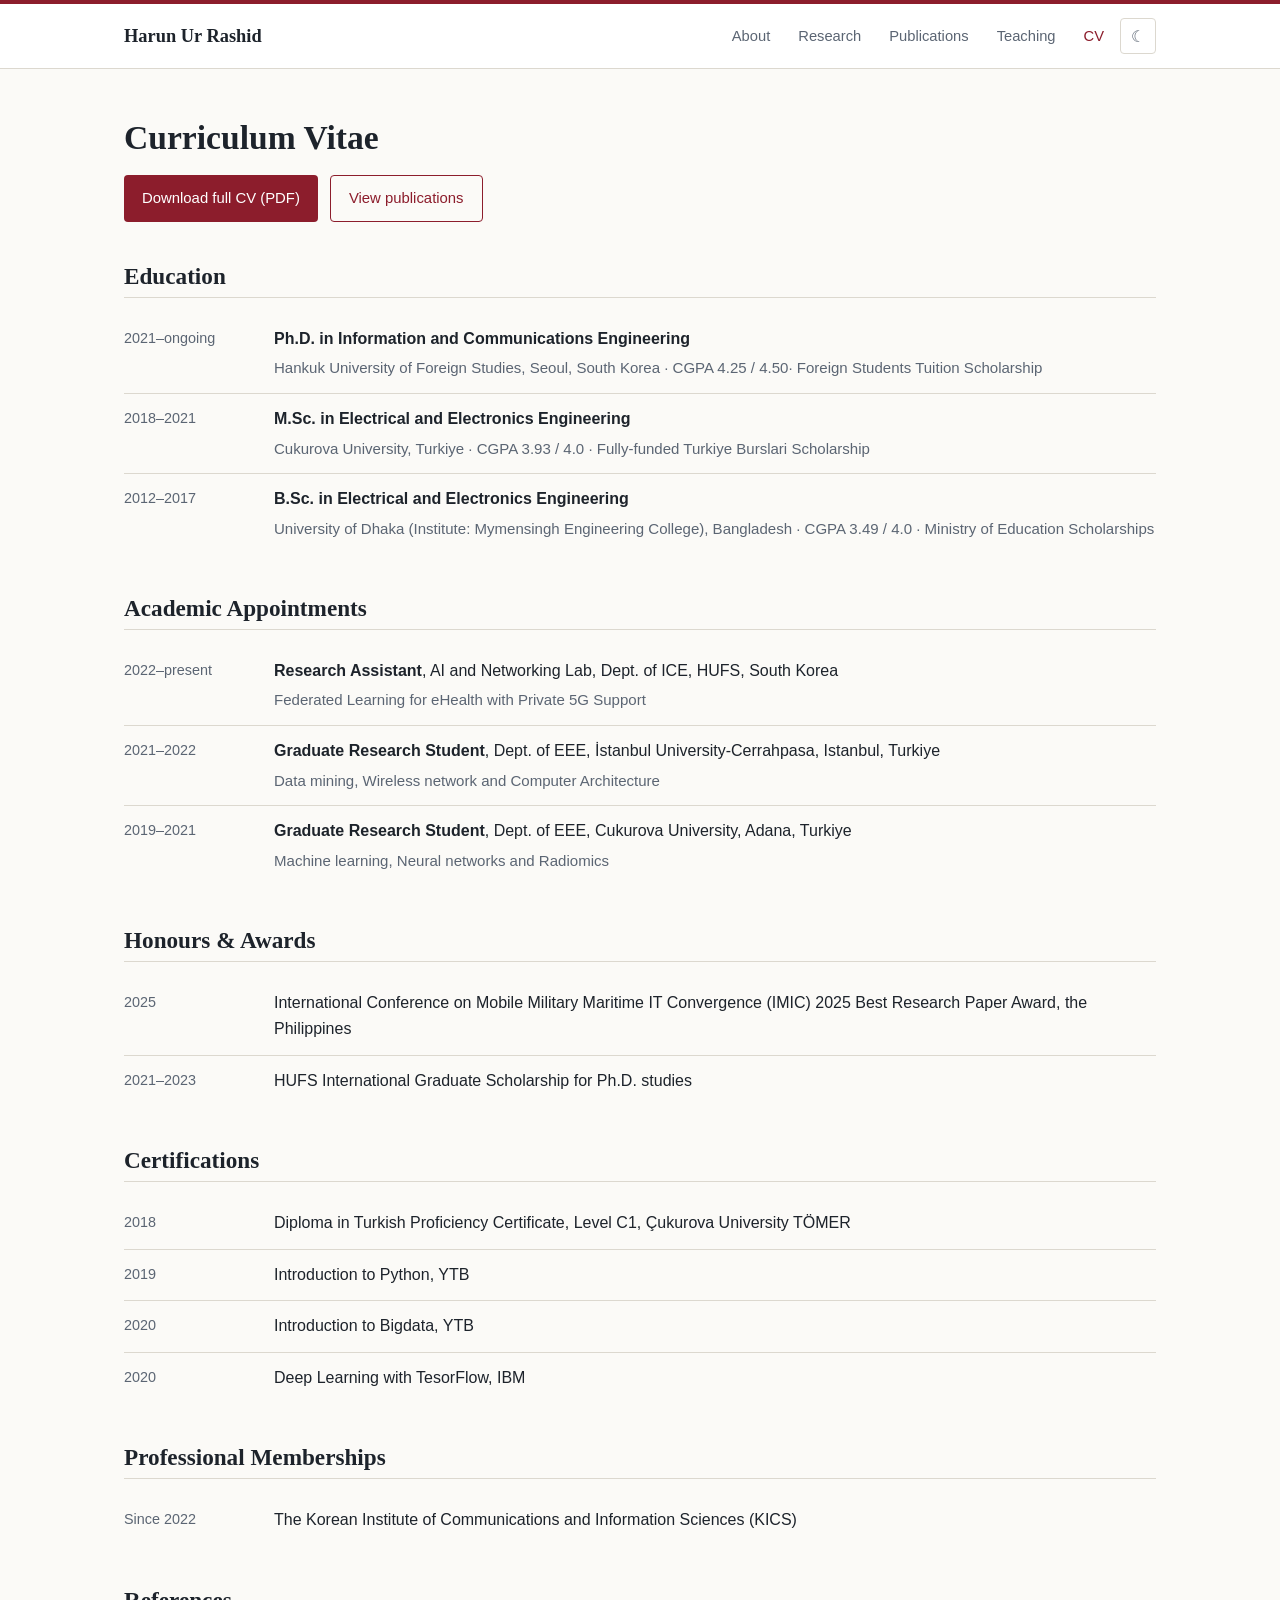
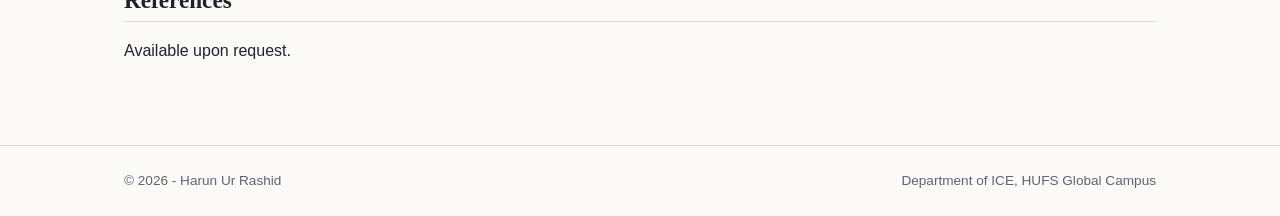
==== commit 73f23f7c: "Update cv.html" ====
--- a/cv.html
+++ b/cv.html
@@ -43,7 +43,7 @@
       <ul class="entries">
         <li class="entry"><span class="when">2021&ndash;ongoing</span><div class="what"><b>Ph.D. in Information and Communications Engineering</b><p>Hankuk University of Foreign Studies, Seoul, South Korea &middot; CGPA 4.25 / 4.50&middot; Foreign Students Tuition Scholarship</p></div></li>
         <li class="entry"><span class="when">2018&ndash;2021</span><div class="what"><b>M.Sc. in Electrical and Electronics Engineering</b><p>Cukurova University, Turkiye &middot; CGPA 3.93 / 4.0 &middot; Fully-funded Turkiye Burslari Scholarship</p></div></li>
-        <li class="entry"><span class="when">2012&ndash;2017</span><div class="what"><b>B.Sc. in Electrical and Electronics Engineering</b><p>University of Dhaka (Institute: Mymensingh Engineering College) &middot; CGPA 3.49 / 4.0 &middot; Ministry of Education Scholarships</p></div></li>
+        <li class="entry"><span class="when">2012&ndash;2017</span><div class="what"><b>B.Sc. in Electrical and Electronics Engineering</b><p>University of Dhaka (Institute: Mymensingh Engineering College), Bangladesh &middot; CGPA 3.49 / 4.0 &middot; Ministry of Education Scholarships</p></div></li>
       </ul>
 
       <h2>Academic Appointments</h2>
